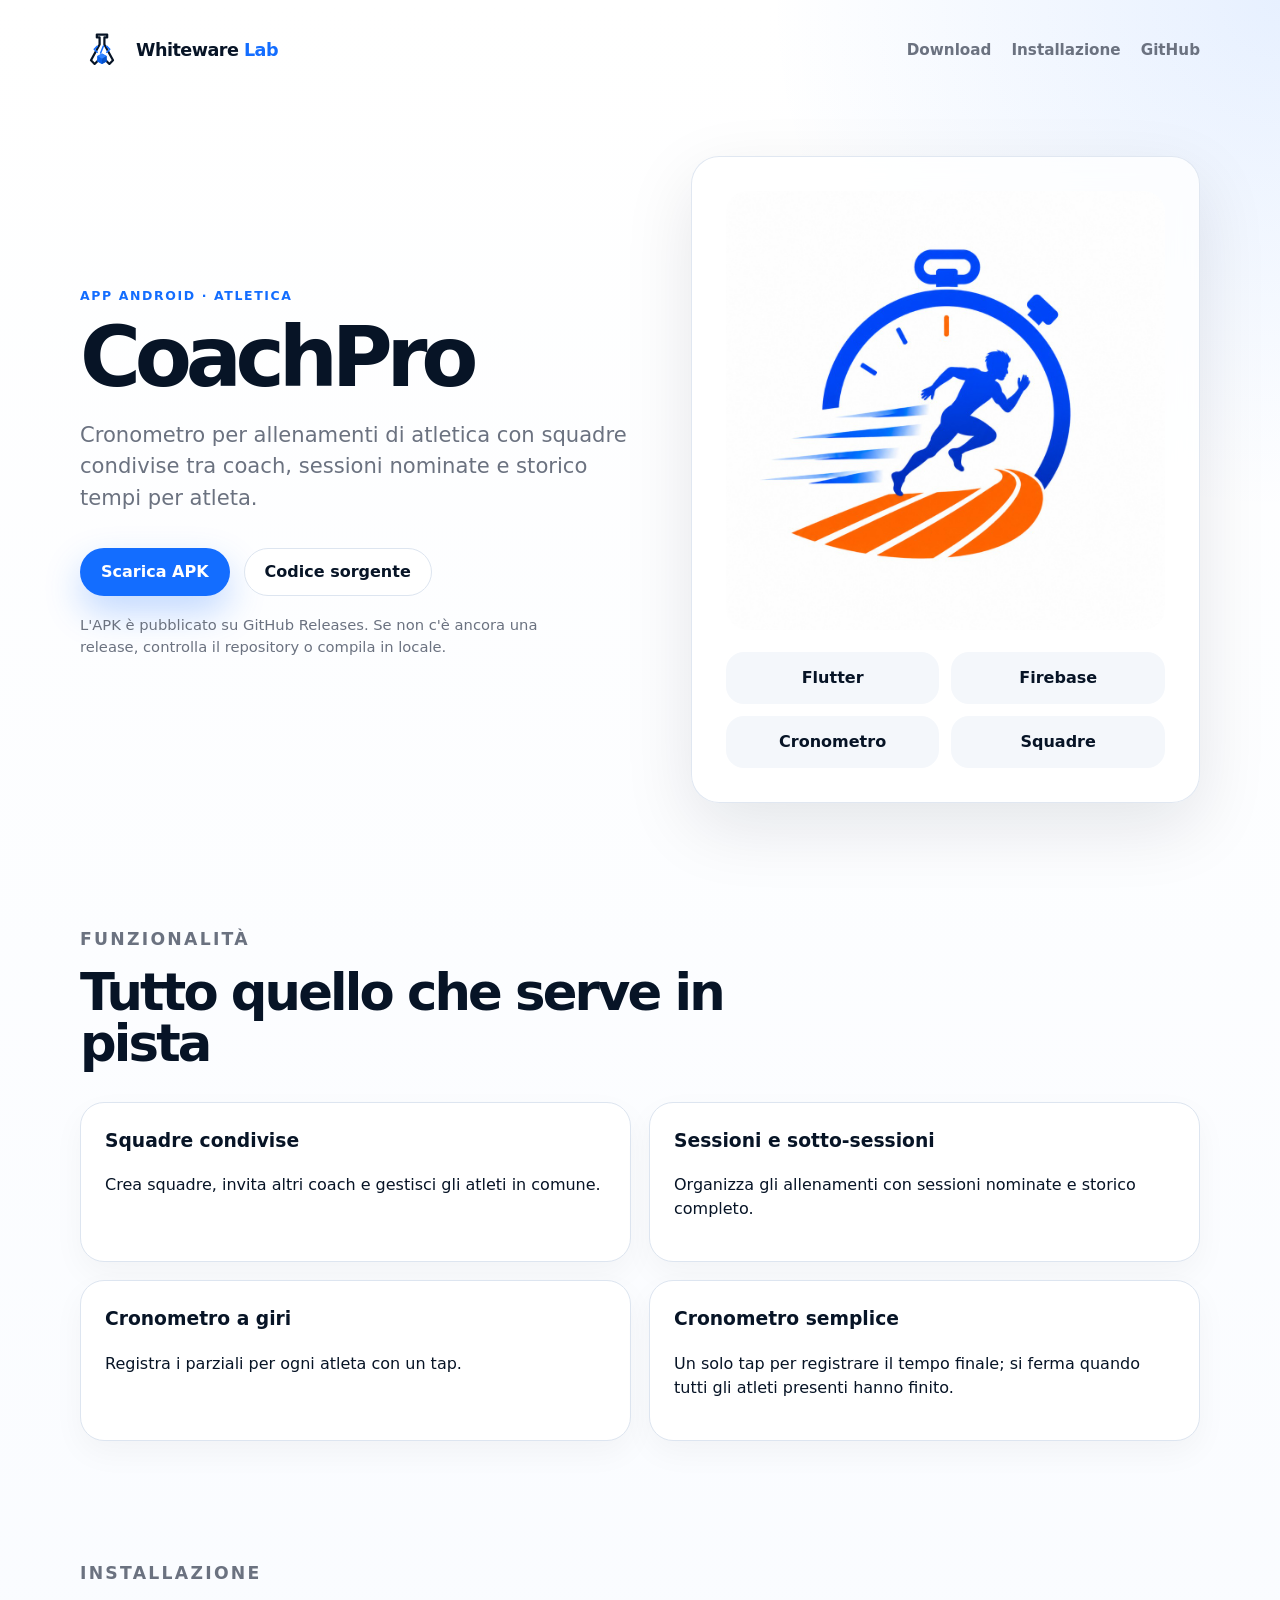
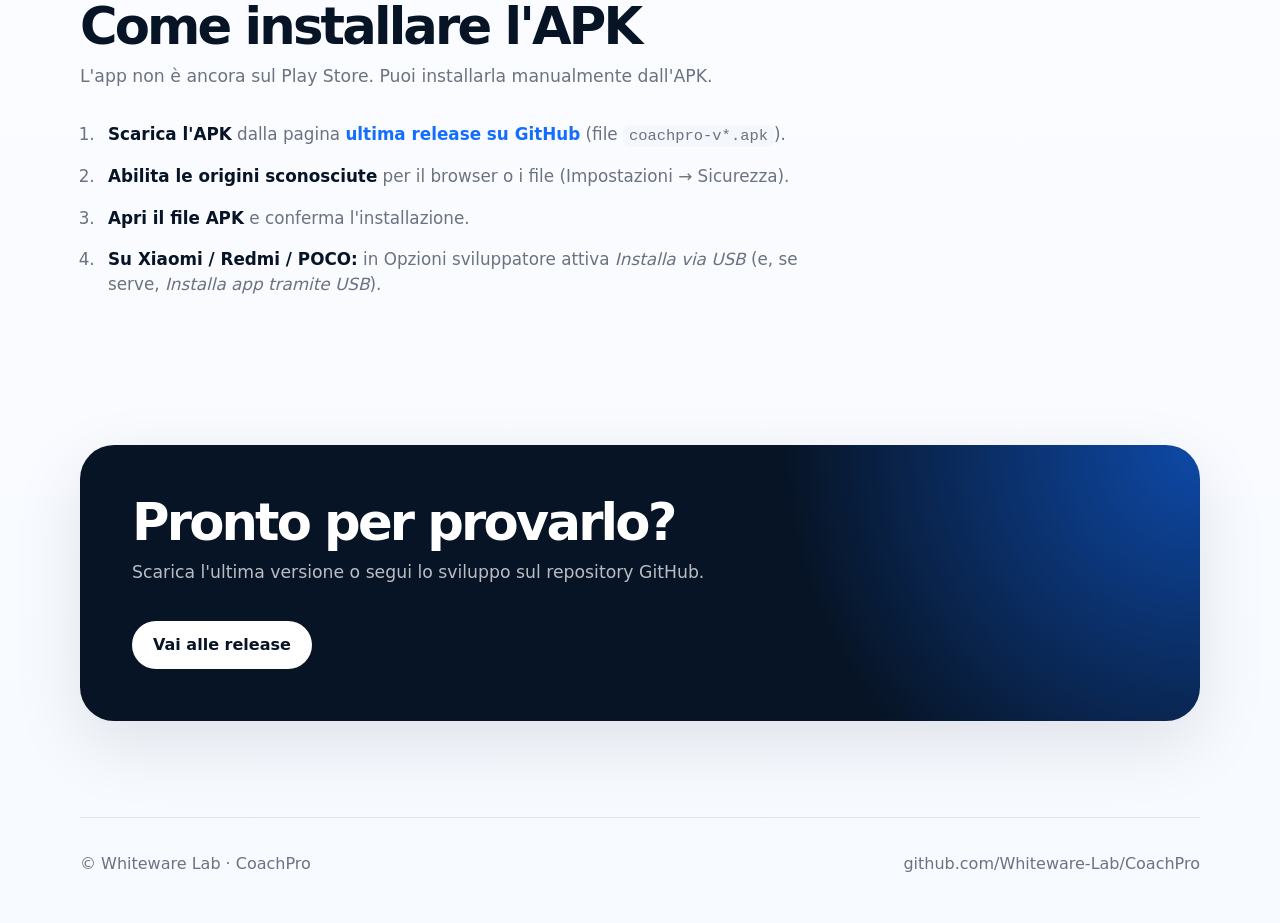
==== coachpro/index.html @ 3a36157d "Add CoachPro product page and home project card. Co-authored-by: Cursor <cursoragent@cursor.com>" ====
<!doctype html>
<html lang="it">
<head>
  <meta charset="utf-8">
  <meta name="viewport" content="width=device-width, initial-scale=1">
  <title>CoachPro — Whiteware Lab</title>
  <meta name="description" content="CoachPro: cronometro e gestione squadre per allenamenti di atletica. App Android per coach.">
  <meta name="theme-color" content="#1A56B0">

  <meta property="og:title" content="CoachPro">
  <meta property="og:description" content="Cronometro intelligente e squadre condivise per l'atletica.">
  <meta property="og:type" content="website">
  <meta property="og:image" content="../assets/coachpro/logo.png">

  <link rel="icon" href="../assets/brand/whiteware-lab-mark.png">
  <link rel="stylesheet" href="../styles.css">
</head>
<body>
  <header class="site-header">
    <a class="brand" href="../index.html" aria-label="Whiteware Lab home">
      <img src="../assets/brand/whiteware-lab-mark.svg" alt="" class="brand-mark">
      <span class="brand-text">Whiteware <strong>Lab</strong></span>
    </a>

    <nav class="site-nav" aria-label="Main navigation">
      <a href="#download">Download</a>
      <a href="#install">Installazione</a>
      <a href="https://github.com/Whiteware-Lab/CoachPro">GitHub</a>
    </nav>
  </header>

  <main>
    <section class="product-hero">
      <div class="product-hero-copy">
        <p class="eyebrow">App Android · Atletica</p>
        <h1>CoachPro</h1>
        <p class="lead">
          Cronometro per allenamenti di atletica con squadre condivise tra coach,
          sessioni nominate e storico tempi per atleta.
        </p>
        <div class="hero-actions">
          <a class="button primary" href="https://github.com/Whiteware-Lab/CoachPro/releases/latest" id="download">
            Scarica APK
          </a>
          <a class="button secondary" href="https://github.com/Whiteware-Lab/CoachPro">Codice sorgente</a>
        </div>
        <p class="release-note">
          L'APK è pubblicato su GitHub Releases. Se non c'è ancora una release,
          controlla il repository o compila in locale.
        </p>
      </div>

      <div class="product-hero-card">
        <img src="../assets/coachpro/logo.png" alt="CoachPro logo" class="product-logo">
        <div class="signal-grid">
          <span>Flutter</span>
          <span>Firebase</span>
          <span>Cronometro</span>
          <span>Squadre</span>
        </div>
      </div>
    </section>

    <section class="section" id="features">
      <div class="section-heading">
        <p class="eyebrow">Funzionalità</p>
        <h2>Tutto quello che serve in pista</h2>
      </div>

      <div class="feature-list">
        <div>
          <h3>Squadre condivise</h3>
          <p>Crea squadre, invita altri coach e gestisci gli atleti in comune.</p>
        </div>
        <div>
          <h3>Sessioni e sotto-sessioni</h3>
          <p>Organizza gli allenamenti con sessioni nominate e storico completo.</p>
        </div>
        <div>
          <h3>Cronometro a giri</h3>
          <p>Registra i parziali per ogni atleta con un tap.</p>
        </div>
        <div>
          <h3>Cronometro semplice</h3>
          <p>Un solo tap per registrare il tempo finale; si ferma quando tutti gli atleti presenti hanno finito.</p>
        </div>
      </div>
    </section>

    <section class="section install-section" id="install">
      <div class="section-heading">
        <p class="eyebrow">Installazione</p>
        <h2>Come installare l'APK</h2>
        <p>L'app non è ancora sul Play Store. Puoi installarla manualmente dall'APK.</p>
      </div>

      <ol class="install-steps">
        <li>
          <strong>Scarica l'APK</strong> dalla pagina
          <a href="https://github.com/Whiteware-Lab/CoachPro/releases/latest">ultima release su GitHub</a>
          (file <code>coachpro-v*.apk</code>).
        </li>
        <li>
          <strong>Abilita le origini sconosciute</strong> per il browser o i file (Impostazioni → Sicurezza).
        </li>
        <li>
          <strong>Apri il file APK</strong> e conferma l'installazione.
        </li>
        <li>
          <strong>Su Xiaomi / Redmi / POCO:</strong> in Opzioni sviluppatore attiva
          <em>Installa via USB</em> (e, se serve, <em>Installa app tramite USB</em>).
        </li>
      </ol>
    </section>

    <section class="cta product-cta">
      <h2>Pronto per provarlo?</h2>
      <p>
        Scarica l'ultima versione o segui lo sviluppo sul repository GitHub.
      </p>
      <a class="button primary" href="https://github.com/Whiteware-Lab/CoachPro/releases/latest">Vai alle release</a>
    </section>
  </main>

  <footer class="site-footer">
    <span>© Whiteware Lab · CoachPro</span>
    <a href="https://github.com/Whiteware-Lab/CoachPro">github.com/Whiteware-Lab/CoachPro</a>
  </footer>
</body>
</html>
---- styles.css ----
:root {
  --navy: #071426;
  --blue: #136DFF;
  --white: #FFFFFF;
  --light: #F4F7FB;
  --line: #DDE5F0;
  --muted: #6B7280;
  --shadow: 0 24px 70px rgba(7, 20, 38, 0.10);
  --radius: 28px;
}

* {
  box-sizing: border-box;
}

html {
  scroll-behavior: smooth;
}

body {
  margin: 0;
  font-family: Inter, ui-sans-serif, system-ui, -apple-system, BlinkMacSystemFont, "Segoe UI", sans-serif;
  color: var(--navy);
  background:
    radial-gradient(circle at top right, rgba(19, 109, 255, 0.10), transparent 32rem),
    linear-gradient(180deg, #FFFFFF 0%, #F7FAFF 100%);
  line-height: 1.5;
}

a {
  color: inherit;
  text-decoration: none;
}

.site-header {
  width: min(1120px, calc(100% - 32px));
  margin: 0 auto;
  padding: 28px 0;
  display: flex;
  align-items: center;
  justify-content: space-between;
  gap: 24px;
}

.brand {
  display: inline-flex;
  align-items: center;
  gap: 12px;
  font-weight: 800;
  letter-spacing: -0.03em;
  font-size: 1.1rem;
}

.brand-mark {
  width: 44px;
  height: 44px;
  display: block;
}

.brand-text strong {
  color: var(--blue);
}

.site-nav {
  display: flex;
  align-items: center;
  gap: 20px;
  color: var(--muted);
  font-weight: 650;
  font-size: 0.95rem;
}

.site-nav a:hover {
  color: var(--blue);
}

.hero {
  width: min(1120px, calc(100% - 32px));
  min-height: 72vh;
  margin: 0 auto;
  display: grid;
  grid-template-columns: 1.05fr 0.95fr;
  gap: 48px;
  align-items: center;
  padding: 56px 0 88px;
}

.eyebrow {
  margin: 0 0 14px;
  color: var(--blue);
  text-transform: uppercase;
  letter-spacing: 0.13em;
  font-weight: 800;
  font-size: 0.78rem;
}

h1, h2, h3, p {
  margin-top: 0;
}

h1 {
  max-width: 720px;
  margin-bottom: 22px;
  font-size: clamp(3rem, 7vw, 6.4rem);
  line-height: 0.93;
  letter-spacing: -0.075em;
}

.lead {
  max-width: 650px;
  color: var(--muted);
  font-size: clamp(1.08rem, 2vw, 1.32rem);
}

.hero-actions {
  display: flex;
  flex-wrap: wrap;
  gap: 14px;
  margin-top: 34px;
}

.button {
  display: inline-flex;
  align-items: center;
  justify-content: center;
  min-height: 48px;
  padding: 0 20px;
  border-radius: 999px;
  font-weight: 800;
  border: 1px solid transparent;
  transition: transform 160ms ease, box-shadow 160ms ease, border-color 160ms ease;
}

.button:hover {
  transform: translateY(-1px);
}

.button.primary {
  color: white;
  background: var(--blue);
  box-shadow: 0 16px 36px rgba(19, 109, 255, 0.26);
}

.button.secondary {
  color: var(--navy);
  background: white;
  border-color: var(--line);
}

.hero-card {
  padding: 34px;
  border: 1px solid rgba(221, 229, 240, 0.90);
  border-radius: var(--radius);
  background: rgba(255, 255, 255, 0.76);
  box-shadow: var(--shadow);
  backdrop-filter: blur(14px);
}

.logo-full {
  width: 100%;
  display: block;
  border-radius: 22px;
  background: white;
}

.signal-grid {
  display: grid;
  grid-template-columns: repeat(2, 1fr);
  gap: 12px;
  margin-top: 22px;
}

.signal-grid span {
  padding: 14px 16px;
  border-radius: 18px;
  background: var(--light);
  color: var(--navy);
  font-weight: 800;
  text-align: center;
}

.section {
  width: min(1120px, calc(100% - 32px));
  margin: 0 auto;
  padding: 76px 0;
}

.section-heading {
  max-width: 720px;
  margin-bottom: 32px;
}

.section-heading h2,
.cta h2 {
  margin-bottom: 12px;
  font-size: clamp(2.1rem, 4vw, 3.8rem);
  line-height: 1;
  letter-spacing: -0.055em;
}

.section-heading p {
  color: var(--muted);
  font-size: 1.08rem;
}

.cards {
  display: grid;
  grid-template-columns: repeat(3, 1fr);
  gap: 18px;
}

.card {
  min-height: 270px;
  padding: 26px;
  border: 1px solid var(--line);
  border-radius: 26px;
  background: white;
  box-shadow: 0 16px 40px rgba(7, 20, 38, 0.05);
}

.card-icon {
  width: 48px;
  height: 48px;
  margin-bottom: 24px;
  display: grid;
  place-items: center;
  border-radius: 16px;
  color: white;
  background: var(--navy);
  font-weight: 900;
}

.card h3,
.principle-list h3 {
  margin-bottom: 10px;
  font-size: 1.18rem;
  letter-spacing: -0.02em;
}

.card p,
.principle-list p {
  color: var(--muted);
}

.status {
  display: inline-flex;
  margin-top: 10px;
  padding: 6px 10px;
  border-radius: 999px;
  background: rgba(19, 109, 255, 0.10);
  color: var(--blue);
  font-size: 0.78rem;
  font-weight: 900;
  text-transform: uppercase;
  letter-spacing: 0.08em;
}

.status.available {
  background: rgba(22, 163, 74, 0.12);
  color: #15803d;
}

.card-link {
  display: block;
  color: inherit;
  transition: transform 160ms ease, box-shadow 160ms ease, border-color 160ms ease;
}

.card-link:hover {
  transform: translateY(-2px);
  border-color: rgba(19, 109, 255, 0.35);
  box-shadow: 0 20px 48px rgba(7, 20, 38, 0.10);
}

.card-icon-image {
  padding: 6px;
  background: #1A56B0;
  overflow: hidden;
}

.card-icon-image img {
  width: 100%;
  height: 100%;
  object-fit: cover;
  border-radius: 10px;
}

.product-hero {
  width: min(1120px, calc(100% - 32px));
  margin: 0 auto;
  display: grid;
  grid-template-columns: 1.05fr 0.95fr;
  gap: 48px;
  align-items: center;
  padding: 56px 0 48px;
}

.product-hero h1 {
  font-size: clamp(3rem, 7vw, 5.2rem);
}

.product-hero-card {
  padding: 34px;
  border: 1px solid rgba(221, 229, 240, 0.90);
  border-radius: var(--radius);
  background: rgba(255, 255, 255, 0.76);
  box-shadow: var(--shadow);
  backdrop-filter: blur(14px);
}

.product-logo {
  width: 100%;
  display: block;
  border-radius: 22px;
  background: #1A56B0;
}

.release-note {
  margin-top: 18px;
  max-width: 520px;
  color: var(--muted);
  font-size: 0.92rem;
}

.feature-list {
  display: grid;
  grid-template-columns: repeat(2, 1fr);
  gap: 18px;
}

.feature-list div {
  padding: 24px;
  border-radius: 24px;
  background: white;
  border: 1px solid var(--line);
  box-shadow: 0 12px 32px rgba(7, 20, 38, 0.04);
}

.install-section {
  padding-top: 44px;
}

.install-steps {
  margin: 0;
  padding-left: 1.25rem;
  max-width: 720px;
  color: var(--muted);
  font-size: 1.05rem;
}

.install-steps li {
  margin-bottom: 16px;
  padding-left: 8px;
}

.install-steps strong {
  color: var(--navy);
}

.install-steps code {
  padding: 2px 6px;
  border-radius: 6px;
  background: var(--light);
  font-size: 0.92em;
}

.install-steps a {
  color: var(--blue);
  font-weight: 650;
}

.install-steps a:hover {
  text-decoration: underline;
}

.product-cta {
  margin-top: 24px;
}

.principles {
  padding-top: 44px;
}

.principle-list {
  display: grid;
  grid-template-columns: repeat(2, 1fr);
  gap: 18px;
}

.principle-list div {
  padding: 24px;
  border-radius: 24px;
  background: var(--light);
  border: 1px solid rgba(221, 229, 240, 0.85);
}

.cta {
  width: min(1120px, calc(100% - 32px));
  margin: 56px auto 96px;
  padding: 52px;
  border-radius: 34px;
  color: white;
  background:
    radial-gradient(circle at top right, rgba(19, 109, 255, 0.60), transparent 26rem),
    var(--navy);
  box-shadow: var(--shadow);
}

.cta p {
  max-width: 620px;
  color: rgba(255, 255, 255, 0.72);
  font-size: 1.08rem;
}

.cta .button.primary {
  margin-top: 18px;
  background: white;
  color: var(--navy);
  box-shadow: none;
}

.site-footer {
  width: min(1120px, calc(100% - 32px));
  margin: 0 auto;
  padding: 34px 0 48px;
  display: flex;
  justify-content: space-between;
  gap: 18px;
  color: var(--muted);
  border-top: 1px solid var(--line);
}

.site-footer a:hover {
  color: var(--blue);
}

@media (max-width: 860px) {
  .site-header {
    align-items: flex-start;
    flex-direction: column;
  }

  .site-nav {
    width: 100%;
    justify-content: space-between;
  }

  .hero {
    grid-template-columns: 1fr;
    min-height: auto;
    padding-top: 30px;
  }

  .cards,
  .principle-list,
  .feature-list {
    grid-template-columns: 1fr;
  }

  .product-hero {
    grid-template-columns: 1fr;
    padding-top: 30px;
  }

  .cta {
    padding: 34px 24px;
  }

  .site-footer {
    flex-direction: column;
  }
}

@media (max-width: 520px) {
  .site-nav {
    gap: 12px;
    font-size: 0.88rem;
  }

  .hero-card {
    padding: 18px;
  }

  .signal-grid {
    grid-template-columns: 1fr;
  }

  .button {
    width: 100%;
  }
}
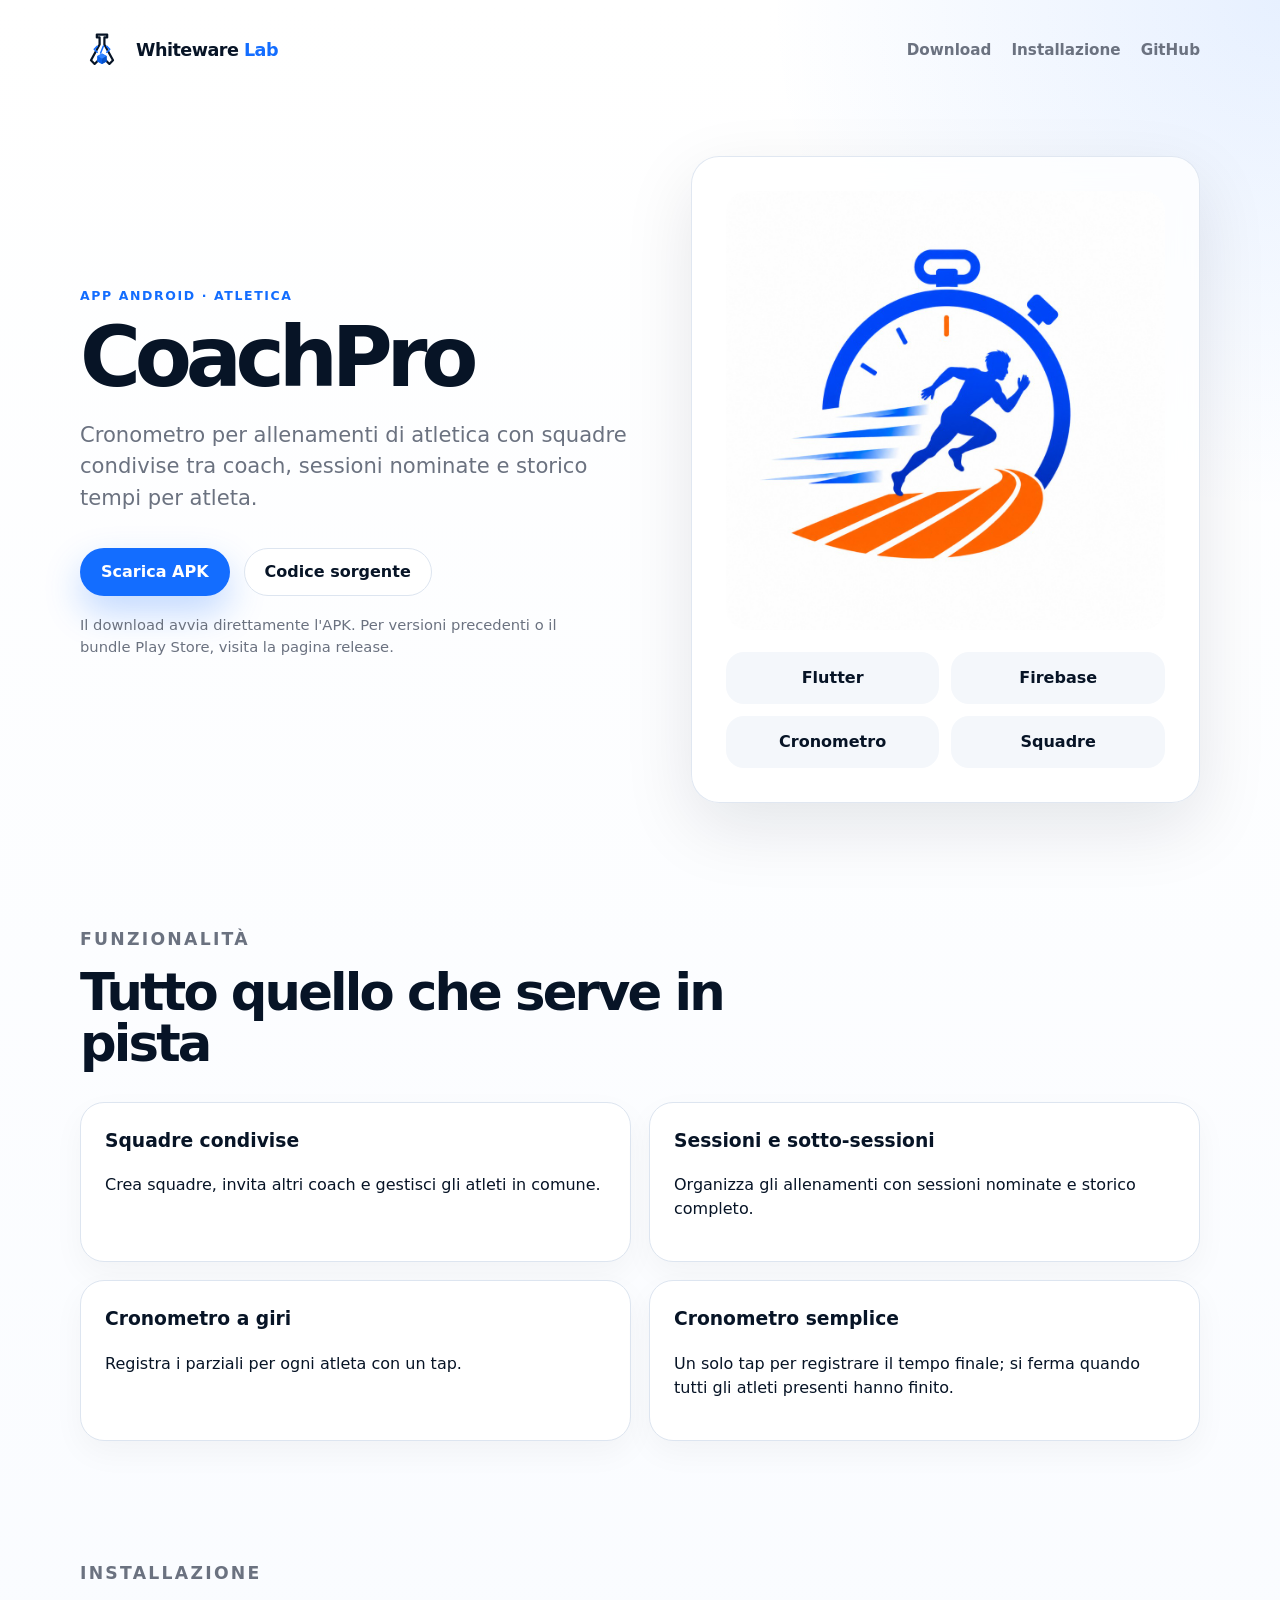
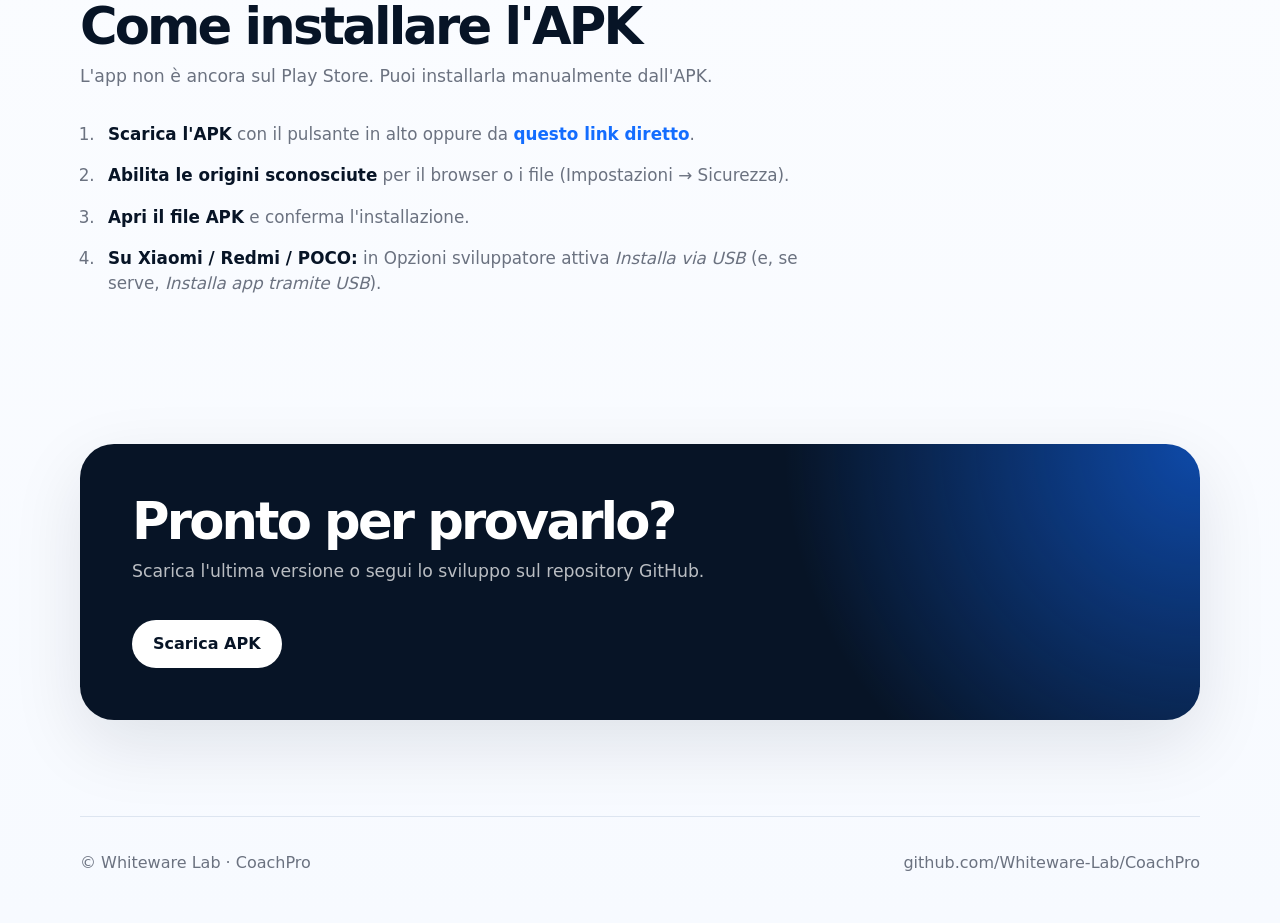
==== commit 93186b70: "Link CoachPro download directly to APK file. Co-authored-by: Cursor <cursoragent@cursor.com>" ====
--- a/coachpro/index.html
+++ b/coachpro/index.html
@@ -39,14 +39,14 @@
           sessioni nominate e storico tempi per atleta.
         </p>
         <div class="hero-actions">
-          <a class="button primary" href="https://github.com/Whiteware-Lab/CoachPro/releases/latest" id="download">
+          <a class="button primary" href="https://github.com/Whiteware-Lab/CoachPro/releases/latest/download/coachpro.apk" id="download">
             Scarica APK
           </a>
           <a class="button secondary" href="https://github.com/Whiteware-Lab/CoachPro">Codice sorgente</a>
         </div>
         <p class="release-note">
-          L'APK è pubblicato su GitHub Releases. Se non c'è ancora una release,
-          controlla il repository o compila in locale.
+          Il download avvia direttamente l'APK. Per versioni precedenti o il bundle Play Store,
+          visita la <a href="https://github.com/Whiteware-Lab/CoachPro/releases/latest">pagina release</a>.
         </p>
       </div>
 
@@ -96,9 +96,8 @@
 
       <ol class="install-steps">
         <li>
-          <strong>Scarica l'APK</strong> dalla pagina
-          <a href="https://github.com/Whiteware-Lab/CoachPro/releases/latest">ultima release su GitHub</a>
-          (file <code>coachpro-v*.apk</code>).
+          <strong>Scarica l'APK</strong> con il pulsante in alto oppure da
+          <a href="https://github.com/Whiteware-Lab/CoachPro/releases/latest/download/coachpro.apk">questo link diretto</a>.
         </li>
         <li>
           <strong>Abilita le origini sconosciute</strong> per il browser o i file (Impostazioni → Sicurezza).
@@ -118,7 +117,7 @@
       <p>
         Scarica l'ultima versione o segui lo sviluppo sul repository GitHub.
       </p>
-      <a class="button primary" href="https://github.com/Whiteware-Lab/CoachPro/releases/latest">Vai alle release</a>
+      <a class="button primary" href="https://github.com/Whiteware-Lab/CoachPro/releases/latest/download/coachpro.apk">Scarica APK</a>
     </section>
   </main>
 
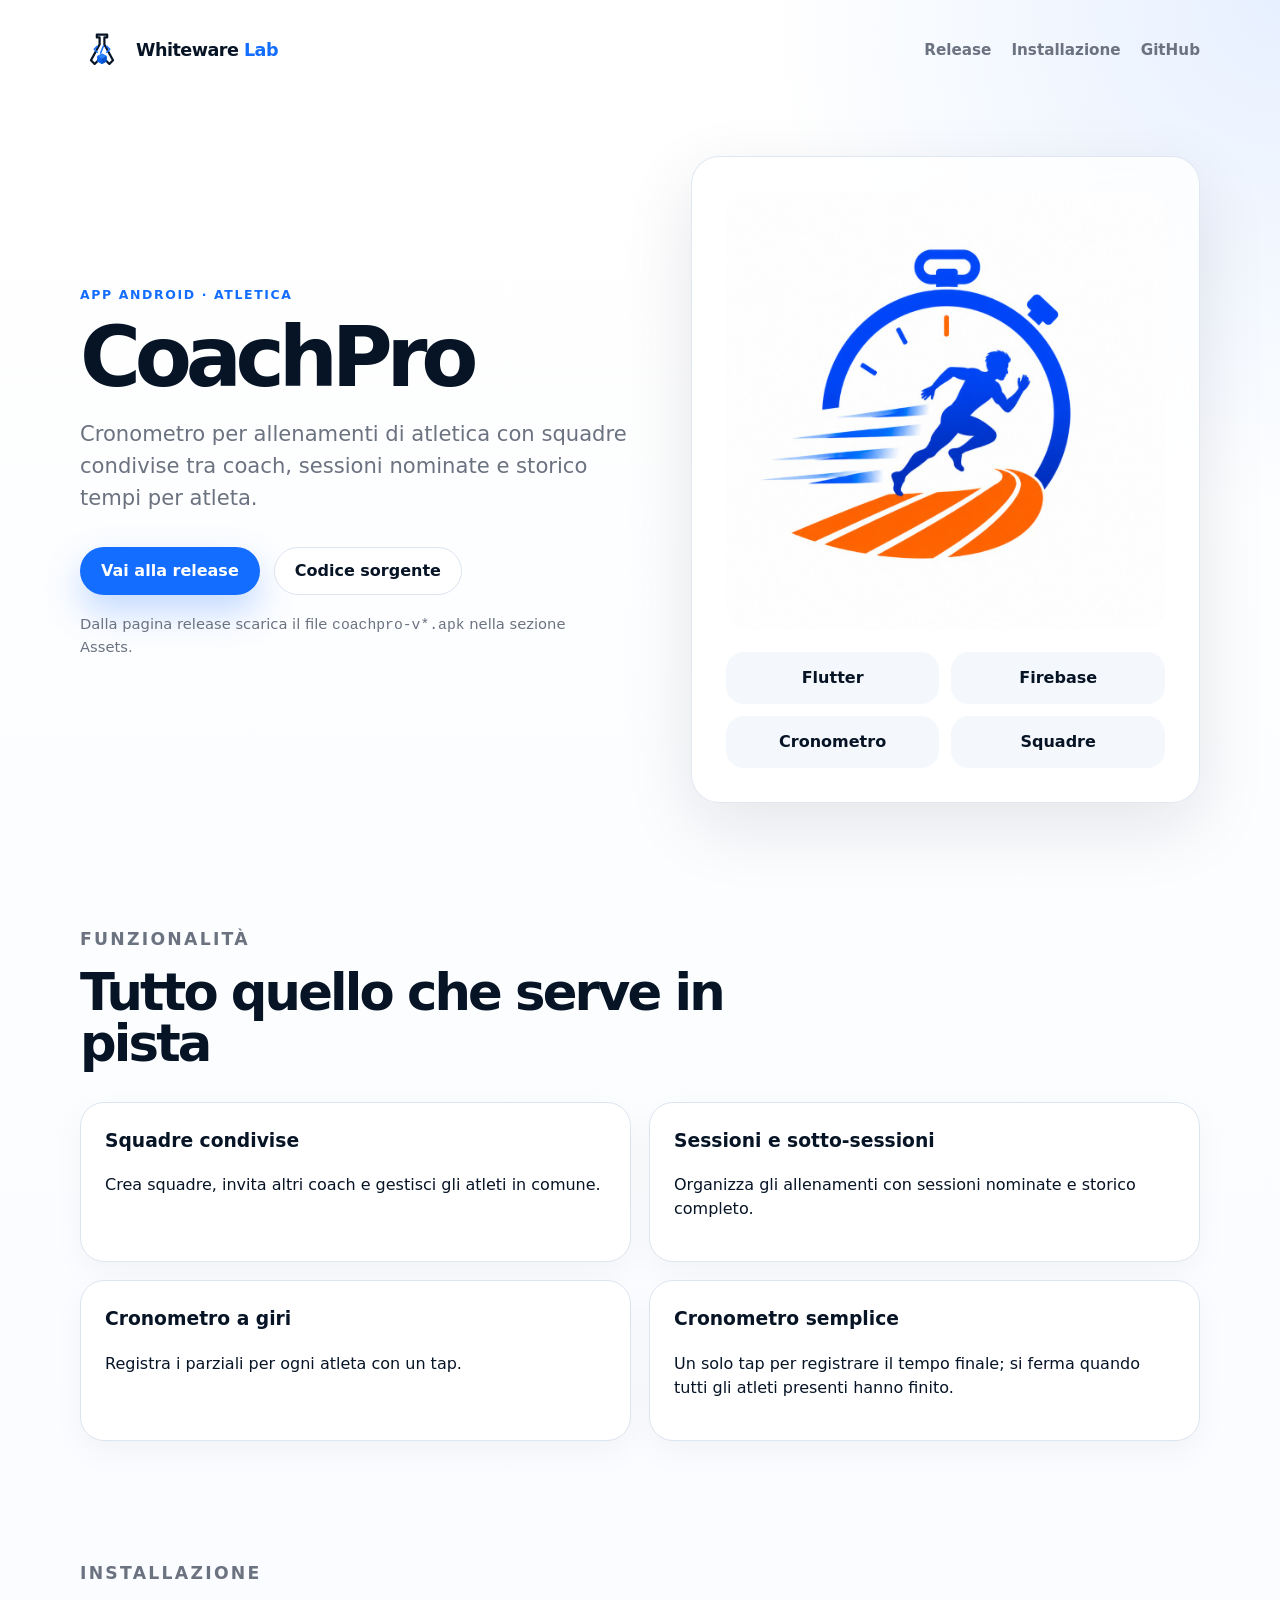
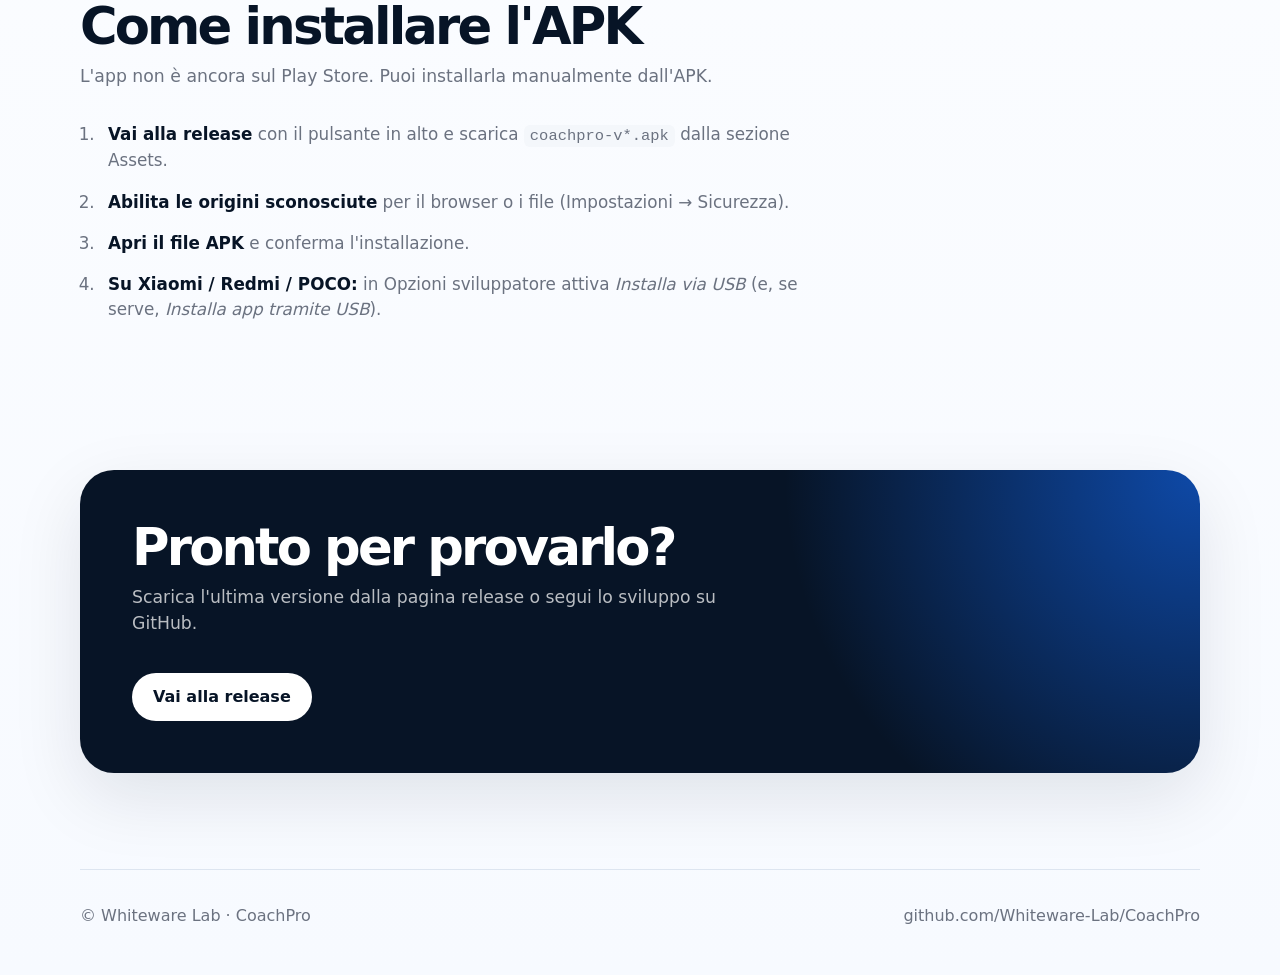
==== commit 3d6780ac: "Point CoachPro download to GitHub release page. Co-authored-by: Cursor <cursoragent@cursor.com>" ====
--- a/coachpro/index.html
+++ b/coachpro/index.html
@@ -23,7 +23,7 @@
     </a>
 
     <nav class="site-nav" aria-label="Main navigation">
-      <a href="#download">Download</a>
+      <a href="#download">Release</a>
       <a href="#install">Installazione</a>
       <a href="https://github.com/Whiteware-Lab/CoachPro">GitHub</a>
     </nav>
@@ -39,14 +39,13 @@
           sessioni nominate e storico tempi per atleta.
         </p>
         <div class="hero-actions">
-          <a class="button primary" href="https://github.com/Whiteware-Lab/CoachPro/releases/latest/download/coachpro.apk" id="download">
-            Scarica APK
+          <a class="button primary" href="https://github.com/Whiteware-Lab/CoachPro/releases/latest" id="download">
+            Vai alla release
           </a>
           <a class="button secondary" href="https://github.com/Whiteware-Lab/CoachPro">Codice sorgente</a>
         </div>
         <p class="release-note">
-          Il download avvia direttamente l'APK. Per versioni precedenti o il bundle Play Store,
-          visita la <a href="https://github.com/Whiteware-Lab/CoachPro/releases/latest">pagina release</a>.
+          Dalla pagina release scarica il file <code>coachpro-v*.apk</code> nella sezione Assets.
         </p>
       </div>
 
@@ -96,8 +95,8 @@
 
       <ol class="install-steps">
         <li>
-          <strong>Scarica l'APK</strong> con il pulsante in alto oppure da
-          <a href="https://github.com/Whiteware-Lab/CoachPro/releases/latest/download/coachpro.apk">questo link diretto</a>.
+          <strong>Vai alla release</strong> con il pulsante in alto e scarica
+          <code>coachpro-v*.apk</code> dalla sezione Assets.
         </li>
         <li>
           <strong>Abilita le origini sconosciute</strong> per il browser o i file (Impostazioni → Sicurezza).
@@ -115,9 +114,9 @@
     <section class="cta product-cta">
       <h2>Pronto per provarlo?</h2>
       <p>
-        Scarica l'ultima versione o segui lo sviluppo sul repository GitHub.
+        Scarica l'ultima versione dalla pagina release o segui lo sviluppo su GitHub.
       </p>
-      <a class="button primary" href="https://github.com/Whiteware-Lab/CoachPro/releases/latest/download/coachpro.apk">Scarica APK</a>
+      <a class="button primary" href="https://github.com/Whiteware-Lab/CoachPro/releases/latest">Vai alla release</a>
     </section>
   </main>
 
